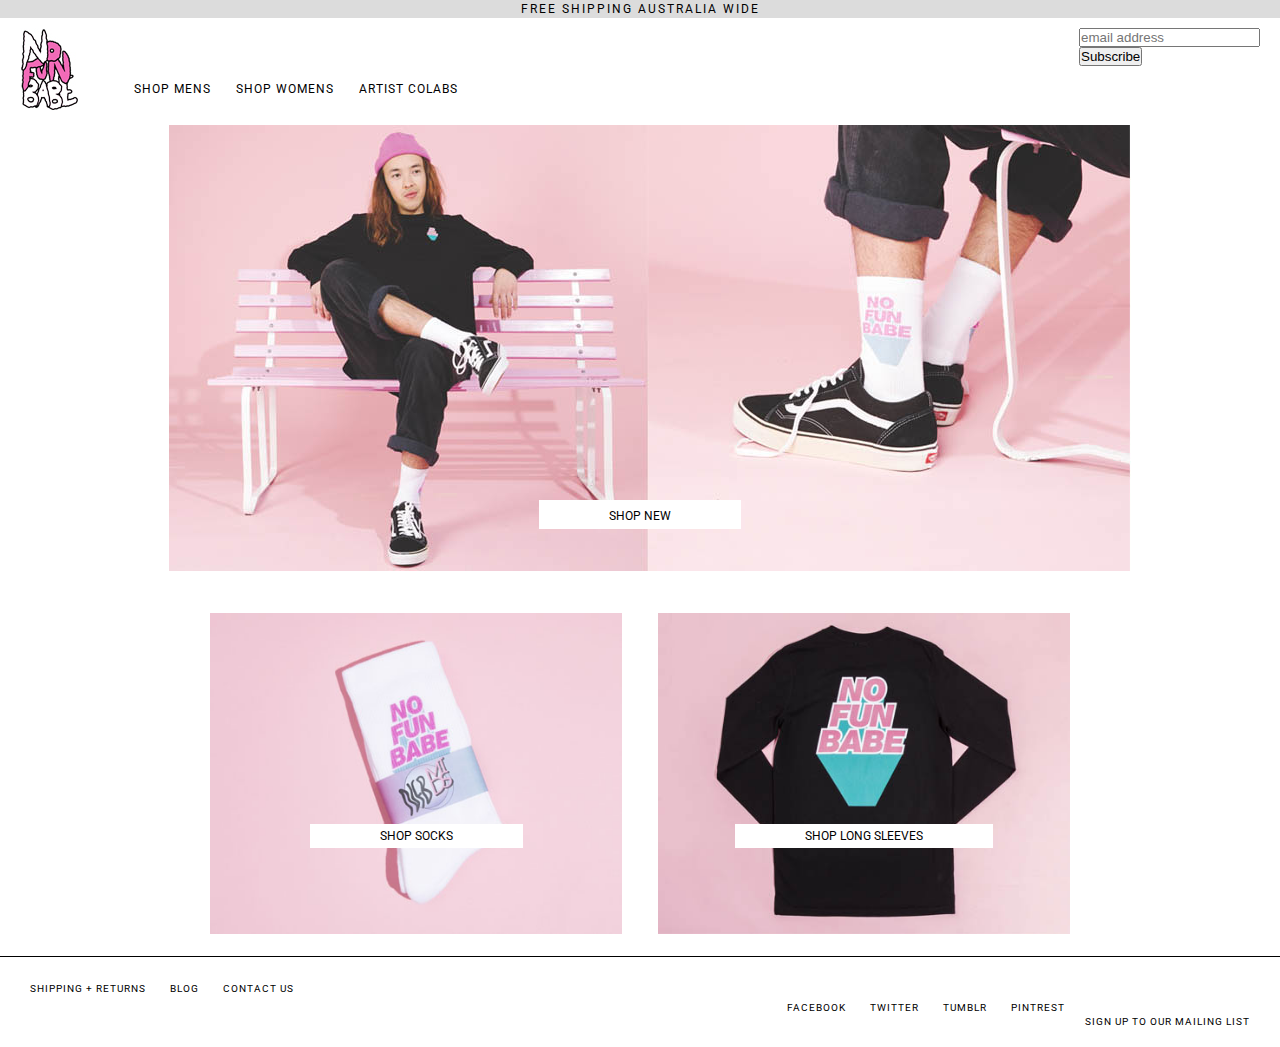
==== unit_6/NFB_WEBSITE_V2/index.html @ c413060b "NFB WEBSITE V2" ====
<!DOCTYPE html>
<html>
<head>
<link rel="stylesheet" type="text/css" href="css/style.css">
<link href="//cdn-images.mailchimp.com/embedcode/horizontal-slim-10_7.css">
	<title>No Fun Babe</title>
</head>
<body>
<div class="Top-Row">
	<a class="free-shipping" href="#">Free Shipping Australia Wide</a>
</div>
	<header>
	<img src="images/websitelogo.jpg"
           alt="logo"
           title="No Fun Babe">

			<nav class="clearfix">
				<a class="navlinks" href="http://www.nofunbabe.com.au/products">Shop Mens</a>
				<a class="navlinks" href="#">Shop Womens</a>
				<a class="navlinks" href="#">Artist Colabs</a>
			</nav>
			<div id="mc_embed_signup">
			<form action="//nofunbabe.us13.list-manage.com/subscribe/post?u=ed1911ff318bc13891aa74d45&amp;id=e89e42d7af" method="post" id="mc-embedded-subscribe-form" name="mc-embedded-subscribe-form" class="validate" target="_blank" novalidate>
			    <div id="mc_embed_signup_scroll">
				
				<input type="email" value="" name="EMAIL" class="email" id="mce-EMAIL" placeholder="email address" required>
			    <!-- real people should not fill this in and expect good things - do not remove this or risk form bot signups-->
			    <div style="position: absolute; left: -5000px;" aria-hidden="true"><input type="text" name="b_ed1911ff318bc13891aa74d45_e89e42d7af" tabindex="-1" value=""></div>
			    <div class="clear"><input type="submit" value="Subscribe" name="subscribe" id="mc-embedded-subscribe" class="button"></div>
			    </div>
			</form>
			</div>

	</header>

<div class="main">
	<img src="images/mainreworked.jpg"
         alt="main hero"
         title="main">
</div>
<section class="clearfix" id="shop">
<div class="CTA-shop-new">
    <a href="#">Shop New</a>
</div>

<div class="block">
	<img class="left" 
		 src="images/shopsock2.jpg"
         alt="socks"
         title="shopsocks">

	<div class="CTA-block">
	<a href="#">Shop Socks</a>
	</div>
</div>
<div class="block">
	<img class="right"
		 src="images/goofyls.jpg"
         alt="longsleeve"
         title="shoplongsleeves"> 	


	<div class="CTA-block">
	<a href="#">Shop Long Sleeves</a>
	</div>
</div>
</section>


<div class="featured-product">
	
</div>
<footer>
	<div class="footer-nav">
		<a href="#">Shipping + Returns</a>
		<a href="#">Blog</a>
		<a href="#">Contact Us</a>
	</div>

	<p>Sign up to our mailing list</p> 

	<div class="social-icons">
		<a href="#">Facebook</a>
		<a href="#">Twitter</a>
		<a href="#">Tumblr</a>
		<a href="#">Pintrest</a>	
	</div>
</footer>	

</body>
</html>
---- unit_6/NFB_WEBSITE_V2/css/style.css ----
@import 'https://fonts.googleapis.com/css?family=Roboto';

* {
	padding: 0;
	margin: 0;
	box-sizing: border-box;
}

body {
	font-size: 16px;
	text-align: center;
	background: url("") no-repeat fixed center;
	font-family:'Roboto', sans-serif;
	background-size: cover;
}
header {
  text-align: left;
  padding: 10px 20px 10px 20px;
}
h1 {display:inline;
	padding: 0 10px

}
p, h2, h4 {
	font-size: 12px; 
	font-family:'Roboto', sans-serif;
	text-decoration: none;
	text-transform: uppercase;
	font-size: 10px;
	letter-spacing: 1px;
	padding: 20px 10px;

}
nav a:hover {
    border-bottom-width: 1px;
    border-bottom-style: solid;
}
a {
	color: #000000;
	font-family:'Roboto', sans-serif;
	font-size: 12px;
	text-decoration: none;
	text-transform: uppercase;

}
nav {
	font-family:'Roboto', sans-serif;
	font-size: 16px;
	letter-spacing: 1px;
	text-align: right;
	padding: 50px 60px 0 45px;
	position: absolute;
	vertical-align: top;
	display: inline-block;

}

nav a {
	font-family: 'Roboto', sans-serif;
	font-size: 16px
	color: #00000;
	text-transform: uppercase;
	padding: 0, 10px 10px 20px;
	margin: 0 10px;
	border:none;
}
footer { 
		border-top: 1px solid;
		padding: 20px;
  		clear: both;
  		text-align: left;
}
footer a {
	font-family:'Roboto', sans-serif;
	font-size: 10px;
	letter-spacing: 1px;
	text-align: right;
	padding: 20px 10px;
	text-decoration:none;
	border-bottom-style: none;
}
footer p {
	float: right;
}

.Free-Shipping{
	display: inline-block;
	position: top;
	text-decoration: none;
	font-size: 10px;

}
.Top-Row{
	background-color: #DCDCDC;
	letter-spacing: 2px;
	text-decoration: none;
	font-size: 10px;
	padding: 2px 0;
}
.logo{
	display: inline-block;
    height: 83px;
    width: 59px;
    margin: 15px 0 12px;
    vertical-align: top;
}

.main{
	width: 962;
	margin: auto;
	position: relative;
	padding: 0 0 20px 20px;
}
.main img{100%
}


.CTA-shop-new {
    font-family:'Roboto', sans-serif;
    text-transform:uppercase;
    color:#000;
    background-color: white;
    text-decoration:none;
    padding:5px 70px;
    position:absolute;
    top:500px;
    left:50%;
    -webkit-transform:translateX(-50%);
    -moz-transform:translateX(-50%);
    -o-transform:translateX(-50%);
    transform:translateX(-50%);
}
.block {
	float:left;
	position: relative;
	width:50%;
    padding: 2%;
}

/*.block:last-of-type {
	padding-right: 0;
}*/

.block img {
width: 100%;
}


#shop{
	padding:0 15%;
}


.CTA-block {
	font-family:'Roboto', sans-serif;
    text-transform:uppercase;
    color:#000;
    text-decoration:none;
    position:absolute;
    top:230px;
    width: 100%;
    left: 0;
    text-align: center;
    /*left:50%;
    -webkit-transform:translateX(-50%);
    -moz-transform:translateX(-50%);
    -o-transform:translateX(-50%);
    transform:translateX(-50%); */
}

.CTA-block a {
	background-color: white;
	padding:5px 70px;
}

.social-icons {
	align: left;
	float: right;
}

#mc_embed_signup{
	background:#fff; 
	float: right;
	font-size:10px;
	font-family:'Roboto', sans-serif;
	text-transform:uppercase;
}

#mc_embed_signup_scroll{
	background:#fff; 
	float: right;
	font-size:10px;
	font-family:'Roboto', sans-serif;
	text-transform:uppercase;
	width:100%;

}

.clearfix:after {
    visibility: hidden;
    display: block;
    font-size: 0;
    content: " ";
    clear: both;
    height: 0;
}
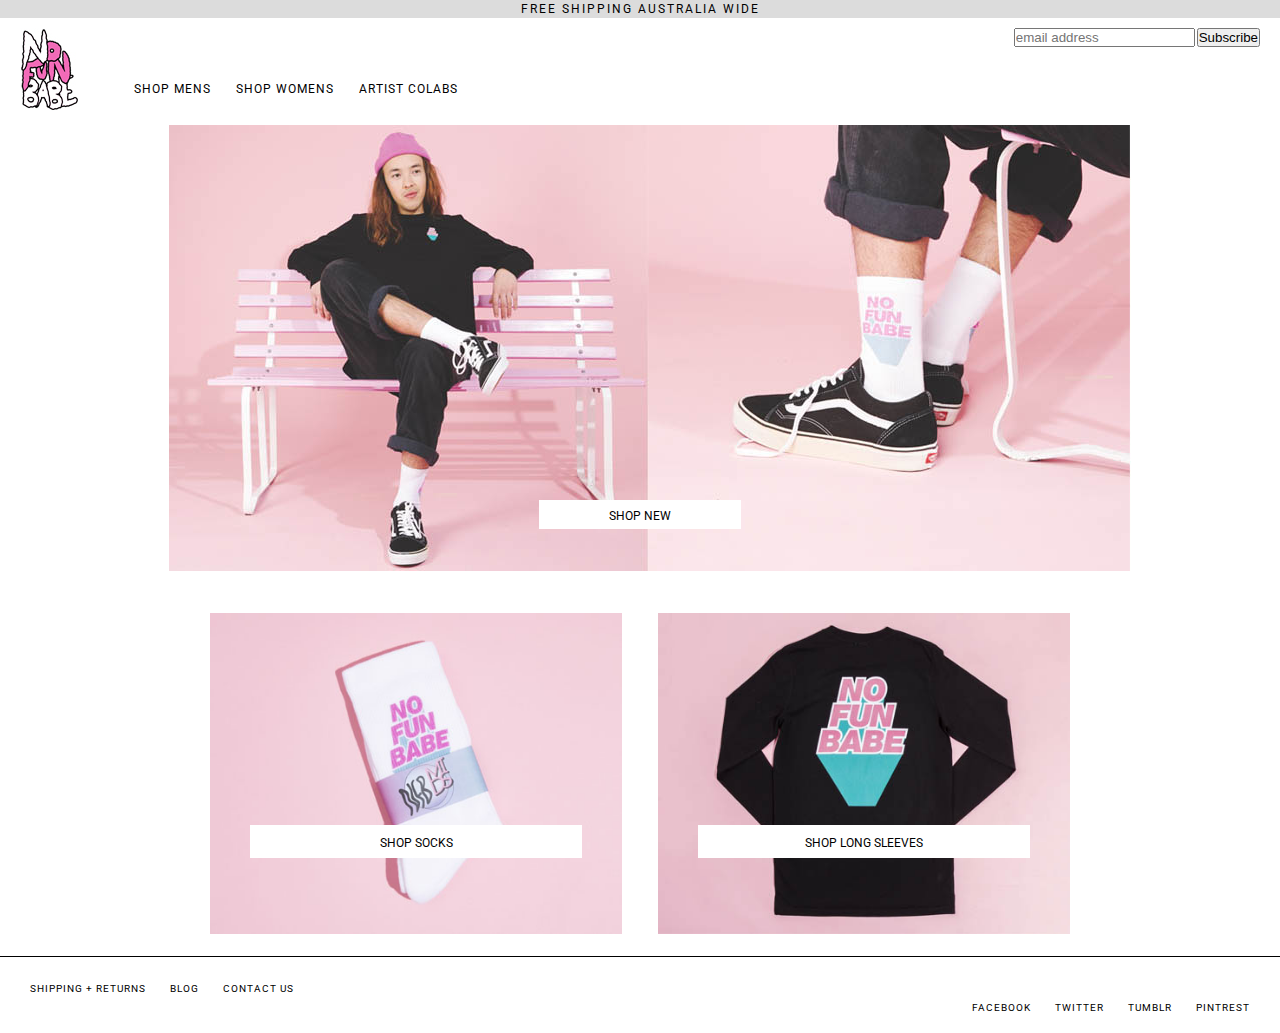
==== commit db3a2226: "V2" ====
--- a/unit_6/NFB_WEBSITE_V2/index.html
+++ b/unit_6/NFB_WEBSITE_V2/index.html
@@ -19,17 +19,22 @@
 				<a class="navlinks" href="#">Shop Womens</a>
 				<a class="navlinks" href="#">Artist Colabs</a>
 			</nav>
-			<div id="mc_embed_signup">
-			<form action="//nofunbabe.us13.list-manage.com/subscribe/post?u=ed1911ff318bc13891aa74d45&amp;id=e89e42d7af" method="post" id="mc-embedded-subscribe-form" name="mc-embedded-subscribe-form" class="validate" target="_blank" novalidate>
-			    <div id="mc_embed_signup_scroll">
-				
-				<input type="email" value="" name="EMAIL" class="email" id="mce-EMAIL" placeholder="email address" required>
-			    <!-- real people should not fill this in and expect good things - do not remove this or risk form bot signups-->
-			    <div style="position: absolute; left: -5000px;" aria-hidden="true"><input type="text" name="b_ed1911ff318bc13891aa74d45_e89e42d7af" tabindex="-1" value=""></div>
-			    <div class="clear"><input type="submit" value="Subscribe" name="subscribe" id="mc-embedded-subscribe" class="button"></div>
-			    </div>
-			</form>
-			</div>
+			<!-- Begin MailChimp Signup Form -->
+
+<div id="mc_embed_signup">
+<form action="//nofunbabe.us13.list-manage.com/subscribe/post?u=ed1911ff318bc13891aa74d45&amp;id=2366b672f7" method="post" id="mc-embedded-subscribe-form" name="mc-embedded-subscribe-form" class="validate" target="_blank" novalidate>
+    <div id="mc_embed_signup_scroll">
+	
+	<input type="email" value="" name="EMAIL" class="email" id="mce-EMAIL" placeholder="email address" required>
+	<input type="submit" value="Subscribe" name="subscribe" id="mc-embedded-subscribe" class="button">
+    <!-- real people should not fill this in and expect good things - do not remove this or risk form bot signups-->
+    <div style="position: absolute; left: -5000px;" aria-hidden="true"><input type="text" name="b_ed1911ff318bc13891aa74d45_2366b672f7" tabindex="-1" value=""></div>
+    <div class="clear"></div>
+    </div>
+</form>
+</div>
+
+<!--End mc_embed_signup-->
 
 	</header>
 
@@ -77,8 +82,6 @@
 		<a href="#">Contact Us</a>
 	</div>
 
-	<p>Sign up to our mailing list</p> 
-
 	<div class="social-icons">
 		<a href="#">Facebook</a>
 		<a href="#">Twitter</a>
--- a/unit_6/NFB_WEBSITE_V2/css/style.css
+++ b/unit_6/NFB_WEBSITE_V2/css/style.css
@@ -158,19 +158,19 @@
     text-decoration:none;
     position:absolute;
     top:230px;
-    width: 100%;
     left: 0;
+    right: 0;
+    background:#ffffff;
+    width: 332px;
+    display: inline-block;
+    margin: auto;
     text-align: center;
+    padding: 7px;
     /*left:50%;
     -webkit-transform:translateX(-50%);
     -moz-transform:translateX(-50%);
     -o-transform:translateX(-50%);
     transform:translateX(-50%); */
-}
-
-.CTA-block a {
-	background-color: white;
-	padding:5px 70px;
 }
 
 .social-icons {
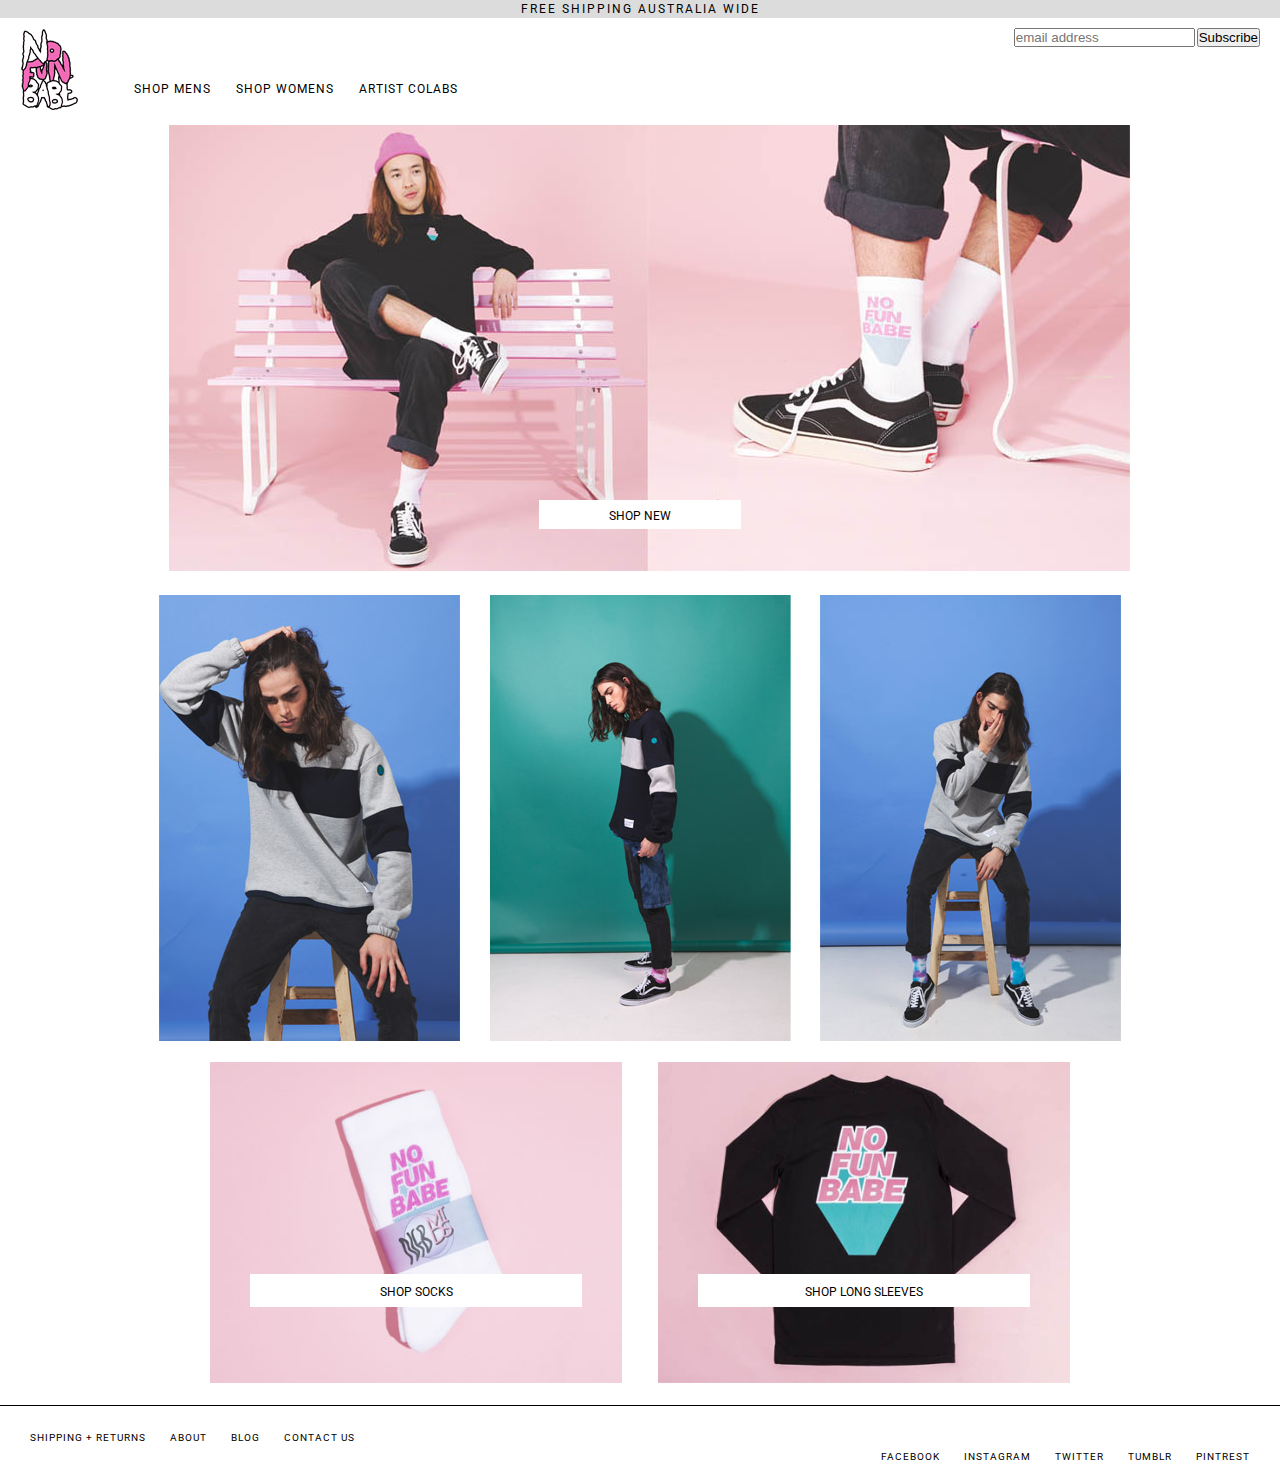
==== commit ad0964b7: "Block Updates" ====
--- a/unit_6/NFB_WEBSITE_V2/index.html
+++ b/unit_6/NFB_WEBSITE_V2/index.html
@@ -43,6 +43,13 @@
          alt="main hero"
          title="main">
 </div>
+<a href="http://www.nofunbabe.com.au/products">
+<div class="black2">
+	<img src="images/block33.jpg"
+         alt="main hero"
+         title="block2">
+</div>
+</a>
 <section class="clearfix" id="shop">
 <div class="CTA-shop-new">
     <a href="#">Shop New</a>
@@ -70,20 +77,19 @@
 	</div>
 </div>
 </section>
-
-
-<div class="featured-product">
 	
 </div>
 <footer>
 	<div class="footer-nav">
 		<a href="#">Shipping + Returns</a>
+		<a href="#">About</a>
 		<a href="#">Blog</a>
 		<a href="#">Contact Us</a>
 	</div>
 
 	<div class="social-icons">
 		<a href="#">Facebook</a>
+		<a href="#">Instagram</a>
 		<a href="#">Twitter</a>
 		<a href="#">Tumblr</a>
 		<a href="#">Pintrest</a>	
